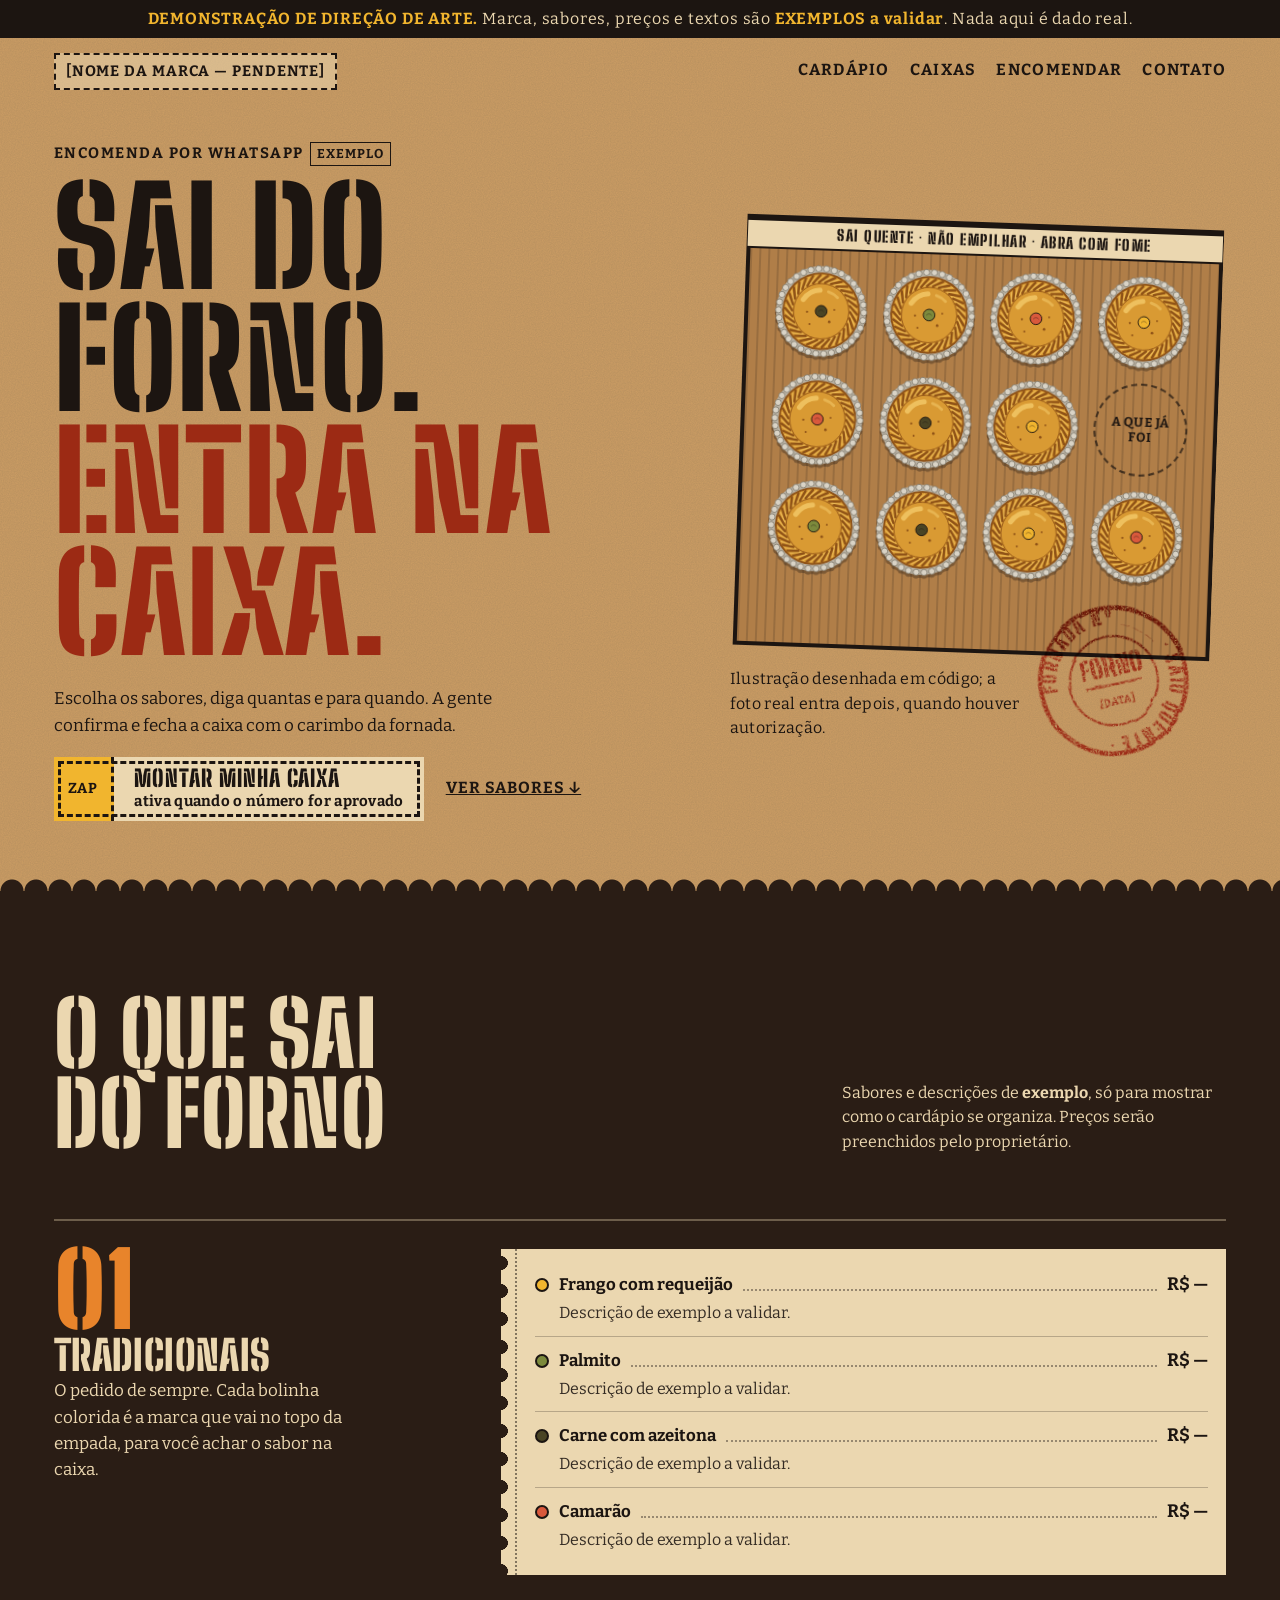
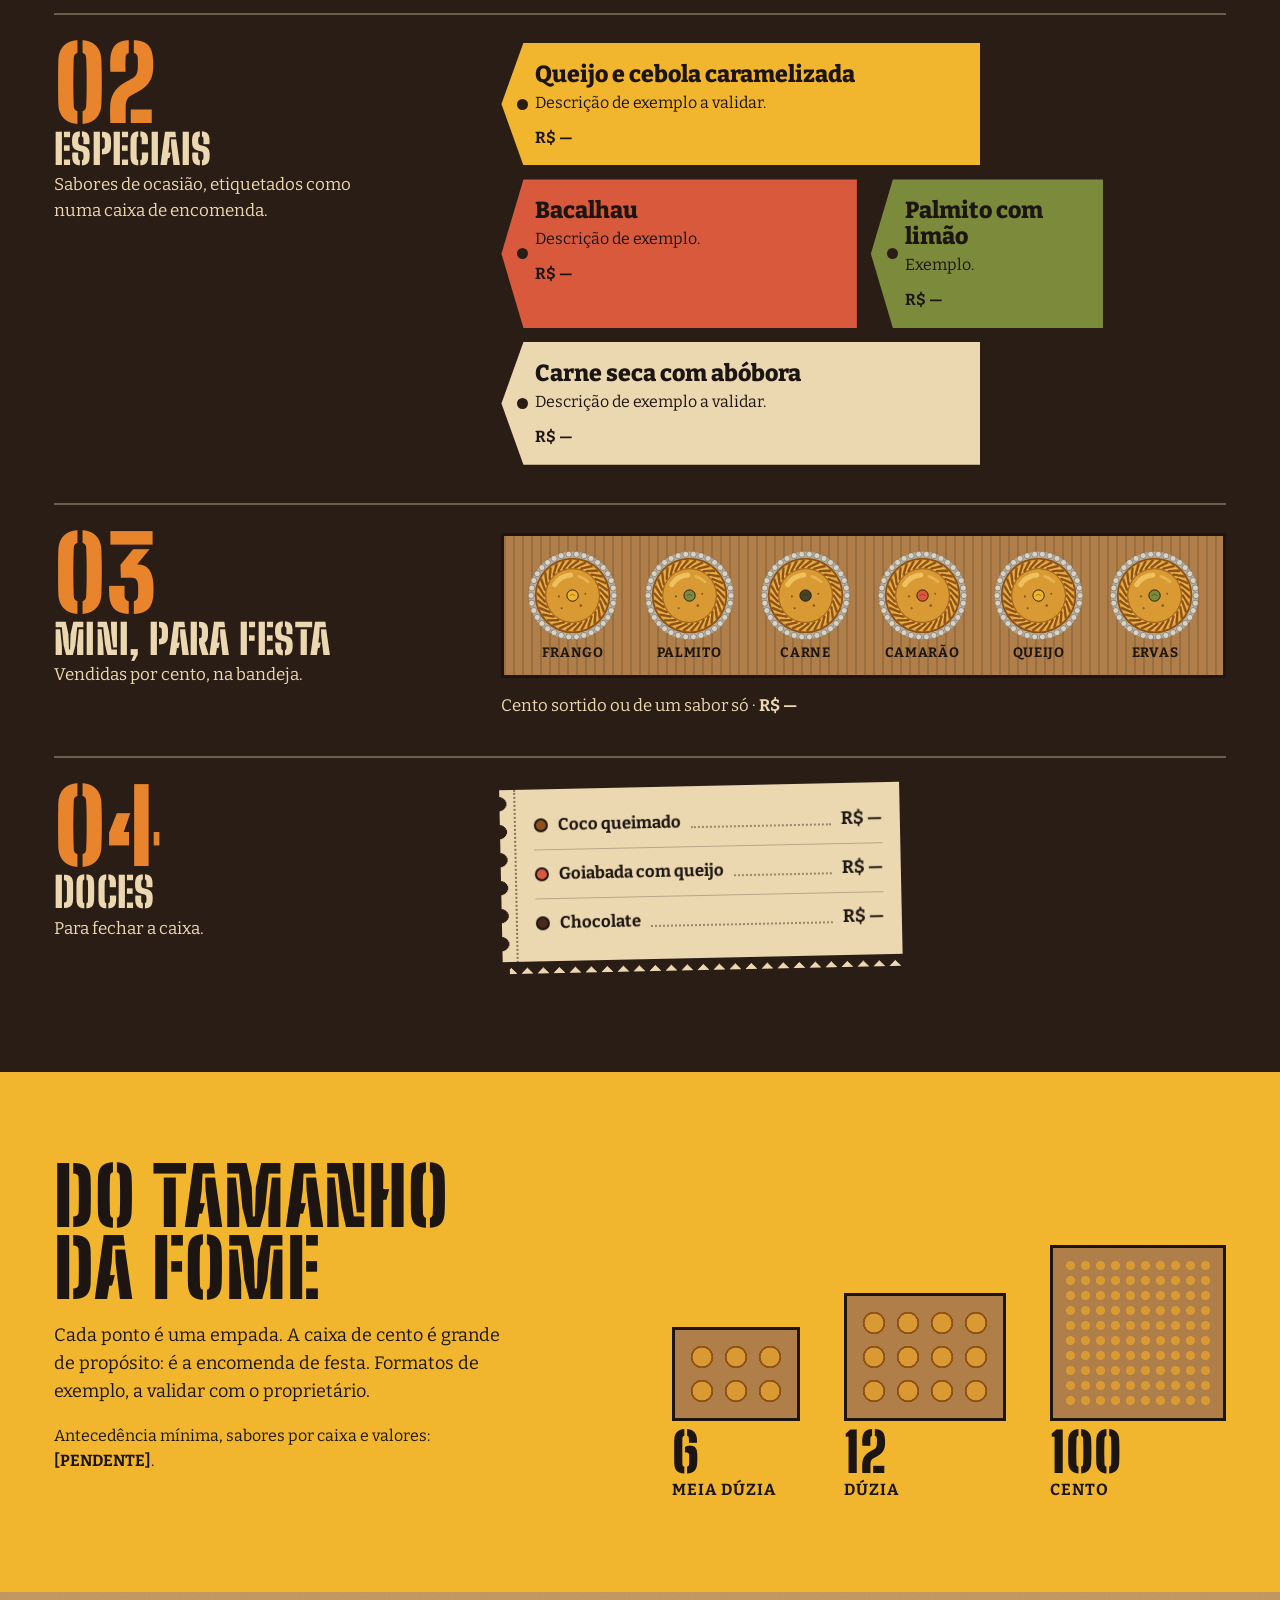
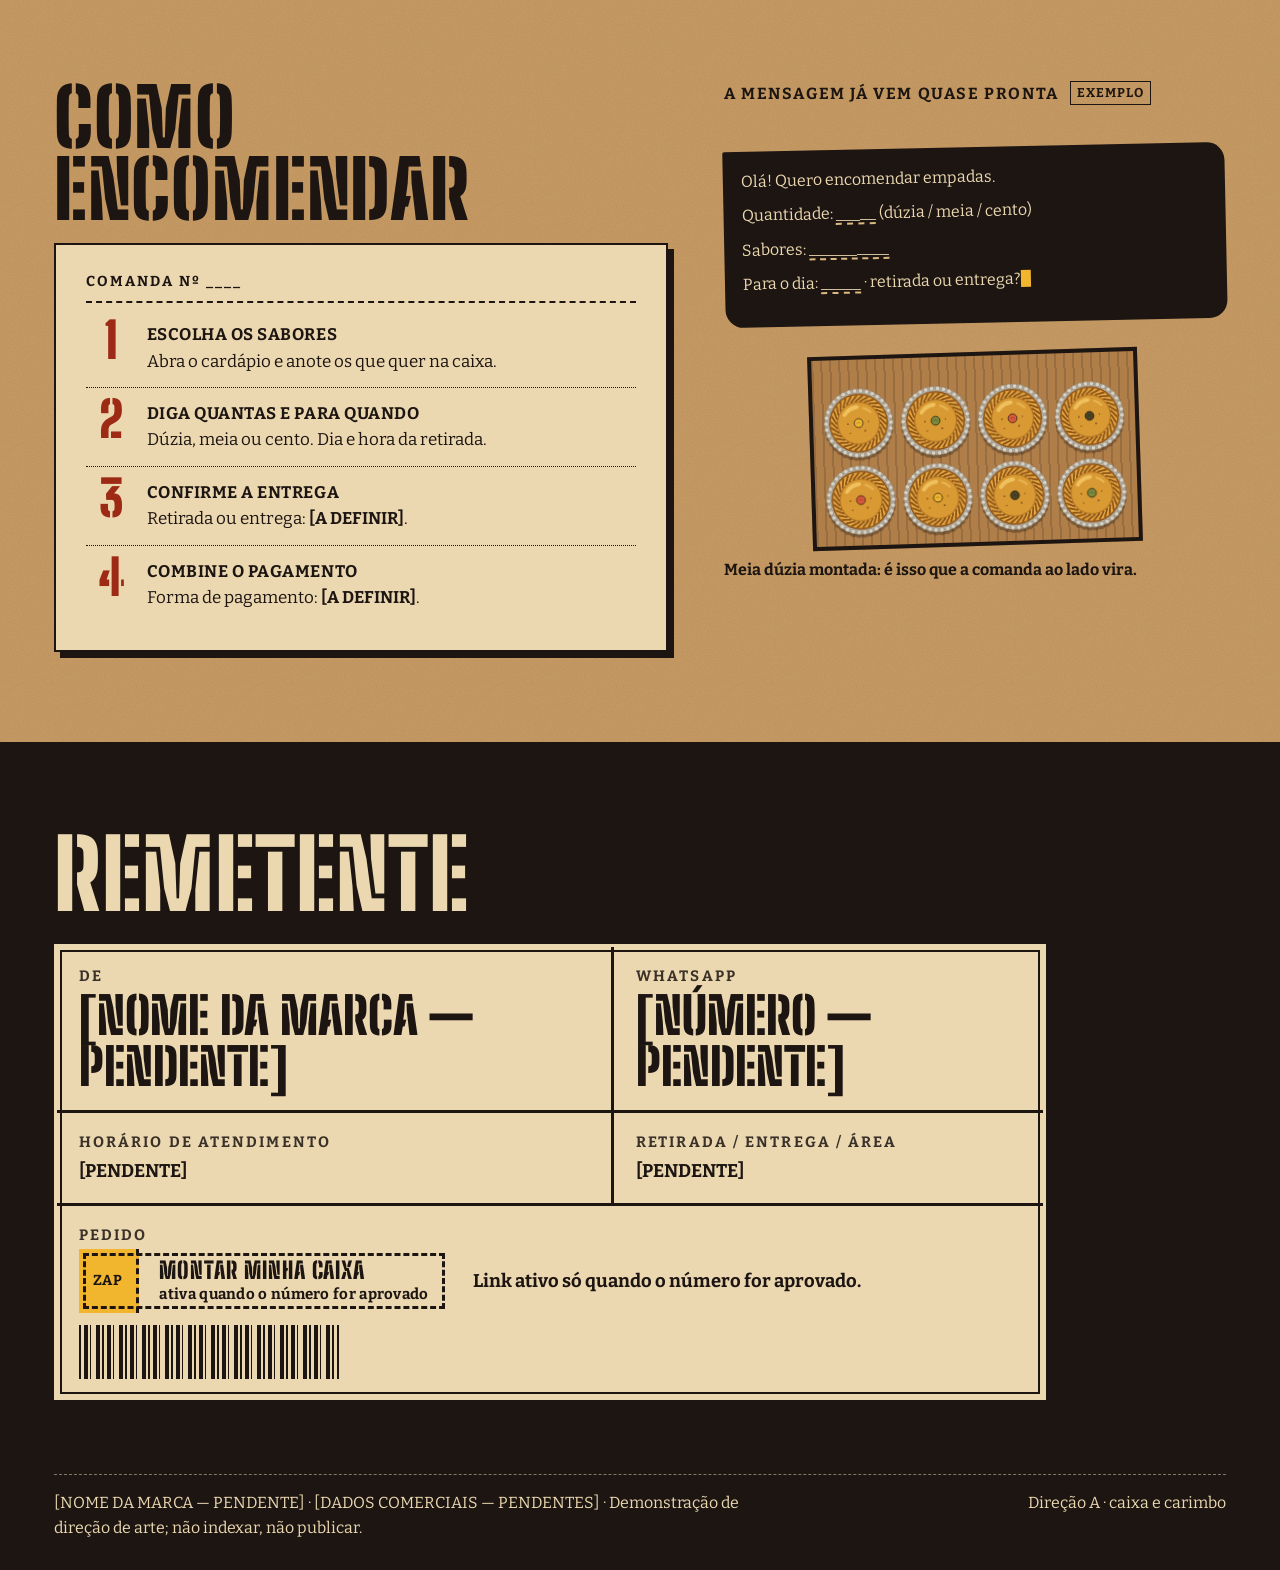
==== direcao-a/index.html @ 3d347c0f "chore: previews das direcoes de arte (demonstracao) Co-Authored-By: Claude Sonnet 5.5 <noreply@anthr" ====
<!doctype html>
<html lang="pt-BR">
<head>
<meta charset="utf-8">
<meta name="viewport" content="width=device-width, initial-scale=1">
<meta name="robots" content="noindex, nofollow">
<title>Direção A — Caixa e carimbo (demonstração)</title>
<link rel="preconnect" href="https://fonts.googleapis.com">
<link rel="preconnect" href="https://fonts.gstatic.com" crossorigin>
<link href="https://fonts.googleapis.com/css2?family=Big+Shoulders+Stencil+Display:wght@700;900&family=Bitter:wght@400;500;700;800&display=swap" rel="stylesheet">
<style>
:root{
  /* tokens: tudo vem de material do produto */
  --kraft:#C99B63;        /* papel pardo da caixa */
  --kraft-hi:#DDB982;
  --kraft-dk:#B07E48;
  --papel:#EBD7B0;        /* papel manteiga / talão */
  --tinta:#1C1511;        /* tinta de carimbo e stencil */
  --forno:#2A1D15;        /* interior do forno */
  --brasa:#E8842B;        /* brasa; só em grande escala */
  --carimbo:#9C2A14;      /* tinta vermelha do carimbo */
  --massa:#D99A33; --massa-hi:#F2C766; --massa-dk:#8E5217;
  --foil:#B9B2A4; --foil-hi:#D9D3C6; --foil-dk:#6E675A;
  --palmito:#7C8A3C; --camarao:#D9593C; --queijo:#F1B52E; --azeitona:#4A4424;
  --f-display:"Big Shoulders Stencil Display","Arial Narrow",Impact,sans-serif;
  --f-text:"Bitter",Georgia,serif;
  --gut:clamp(16px,4.2vw,64px);
}
*{box-sizing:border-box}
html{scroll-behavior:smooth;-webkit-text-size-adjust:100%}
body{margin:0;background:url("data:image/svg+xml;utf8,<svg xmlns='http://www.w3.org/2000/svg' width='240' height='240'><filter id='n'><feTurbulence type='fractalNoise' baseFrequency='.85' numOctaves='2' stitchTiles='stitch'/><feColorMatrix values='0 0 0 0 .35  0 0 0 0 .22  0 0 0 0 .1  0 0 0 .5 -.08'/></filter><rect width='100%' height='100%' filter='url(%23n)'/></svg>"),var(--kraft);color:var(--tinta);font-family:var(--f-text);font-size:1.125rem;line-height:1.55;overflow-x:hidden;}
a{color:inherit}
:focus-visible{outline:3px solid var(--tinta);outline-offset:3px;box-shadow:0 0 0 6px var(--queijo)}
.on-dark :focus-visible{outline-color:var(--queijo);box-shadow:0 0 0 6px var(--tinta)}
.sr{position:absolute;width:1px;height:1px;overflow:hidden;clip:rect(0 0 0 0);white-space:nowrap}
.skip{position:absolute;left:8px;top:-60px;background:var(--tinta);color:var(--papel);padding:10px 14px;z-index:100}
.skip:focus{top:8px}
.stencil{font-family:var(--f-display);font-weight:900;text-transform:uppercase;letter-spacing:.01em;line-height:.9}
.mono-s{font-size:.9375rem;letter-spacing:.06em;text-transform:uppercase}
.ex{display:inline-block;font-size:.8rem;letter-spacing:.08em;text-transform:uppercase;border:1.5px solid currentColor;padding:1px 6px;margin-left:.5em;vertical-align:.15em;font-weight:700;white-space:nowrap}

/* faixa de demonstração */
.demo{background:var(--tinta);color:var(--papel);font-size:1rem;letter-spacing:.05em;padding:8px var(--gut);text-align:center;line-height:1.35}
.demo b{color:var(--queijo)}

/* cabeçalho: etiqueta da marca pendente + índice */
.top{display:flex;align-items:center;justify-content:space-between;flex-wrap:wrap;gap:10px 24px;padding:14px var(--gut) 0}
.marca{font-weight:700;font-size:.9375rem;letter-spacing:.06em;border:2px dashed var(--tinta);padding:5px 10px;text-decoration:none;background:rgba(235,215,176,.55)}
.top nav{display:flex;gap:6px 20px;flex-wrap:wrap}
.top nav a{font-size:1rem;font-weight:700;letter-spacing:.08em;text-transform:uppercase;text-decoration:none;padding:6px 0;border-bottom:3px solid transparent}
.top nav a:hover{border-bottom-color:var(--carimbo)}

/* ===== HERO: tampa de caixa ===== */
.tampa{position:relative;display:grid;grid-template-columns:1fr;gap:14px;padding:14px var(--gut) 30px;overflow:hidden}
.tampa .txt-b{margin-top:12px;order:3}
.tampa .bandeja-wrap{order:2}
.tampa .txt-h{order:1}
.tampa .txt-h,.tampa .txt-b{position:relative;z-index:3;max-width:44rem}
.kicker{font-weight:700;font-size:.9375rem;letter-spacing:.1em;text-transform:uppercase;margin:0 0 10px;display:flex;flex-wrap:wrap;gap:4px 0;align-items:center}
.tampa h1{margin:0;font-size:clamp(2.6rem,12vw,6.4rem)}
.tampa h1 span{display:block}
.tampa h1 .l2{color:var(--carimbo);-webkit-text-stroke:0;margin-left:.0em}
.lede{margin:0;max-width:30rem;font-size:1.0625rem}
.cta-row{display:flex;flex-wrap:wrap;gap:12px 22px;align-items:center;margin-top:18px}
.etiqueta-btn{display:inline-flex;align-items:stretch;text-decoration:none;background:var(--tinta);color:var(--papel);font-family:var(--f-display);font-weight:900;text-transform:uppercase;font-size:1.45rem;letter-spacing:.04em;line-height:1;min-height:56px}
.etiqueta-btn i{font-style:normal;background:var(--queijo);color:var(--tinta);display:grid;place-items:center;padding:0 14px;font-family:var(--f-text);font-weight:700;font-size:.9rem;letter-spacing:.04em;border-right:3px dashed var(--tinta)}
.etiqueta-btn span{display:grid;place-items:center;padding:0 18px}
.etiqueta-btn small{display:block;font-family:var(--f-text);font-weight:700;font-size:.9375rem;letter-spacing:.02em;text-transform:none;margin-top:3px;line-height:1.15}
.etiqueta-btn.is-off{cursor:not-allowed;background:var(--papel);color:var(--tinta);outline:3px dashed var(--tinta);outline-offset:-7px}
.etiqueta-btn.is-off i{border-right:3px dashed var(--tinta)}
.etiqueta-btn.is-off span{padding:10px 20px;justify-items:start;text-align:left}
.link-sub{font-weight:700;letter-spacing:.06em;text-transform:uppercase;font-size:1rem}

.bandeja-wrap{position:relative;z-index:1;margin:0;padding:0}
.bandeja{position:relative;background:var(--kraft-dk);padding:calc(clamp(10px,3vw,26px) + 18px) clamp(10px,3vw,26px) calc(clamp(10px,3vw,26px) + 44px);border:4px solid var(--tinta);
  background-image:repeating-linear-gradient(90deg,rgba(28,21,17,.16) 0 2px,transparent 2px 9px)}
.bandeja .grid{display:grid;grid-template-columns:repeat(4,1fr);gap:clamp(6px,2vw,14px)}
.bandeja .c{aspect-ratio:1;display:block}
.bandeja .c svg{width:100%;height:100%;display:block;filter:drop-shadow(0 3px 0 rgba(28,21,17,.35))}
.bandeja .vazio{border:2.5px dashed rgba(28,21,17,.7);border-radius:50%;display:grid;place-items:center;text-align:center;font-size:.8rem;font-weight:700;letter-spacing:.06em;text-transform:uppercase;line-height:1.15;padding:10%}
.fita{position:absolute;left:-3px;right:-3px;top:0;transform:none;background:var(--papel);border-top:2px solid var(--tinta);border-bottom:2px solid var(--tinta);padding:3px 0;text-align:center;white-space:nowrap;overflow:hidden;font-family:var(--f-display);font-weight:900;text-transform:uppercase;font-size:clamp(.72rem,3.3vw,.95rem);letter-spacing:.1em;z-index:2;line-height:1.3}
.fita span{padding:0}
.fita span{display:inline-block;padding-left:1.2em}
.carimbo{position:absolute;z-index:4;width:clamp(96px,26vw,150px);right:6px;bottom:-62px;transform:rotate(-14deg);color:var(--carimbo);mix-blend-mode:multiply;filter:url(#tinta)}
.carimbo svg{display:block;width:100%;height:auto}
.legenda{font-size:1rem;letter-spacing:.02em;margin:14px 0 0;padding-right:120px;min-height:44px}

/* ===== CARDÁPIO: forno ===== */
.forno{background:var(--forno);color:var(--papel);padding:clamp(40px,8vw,104px) var(--gut) clamp(48px,8vw,112px);position:relative}
.forno::before{content:"";position:absolute;left:0;right:0;top:-16px;height:16px;background:radial-gradient(circle at 12px 16px,var(--forno) 11px,transparent 12px) 0 0/24px 16px repeat-x}
.cab-sec{display:flex;flex-wrap:wrap;align-items:flex-end;justify-content:space-between;gap:10px 28px;margin-bottom:clamp(28px,5vw,64px)}
.cab-sec h2{margin:0;font-size:clamp(2.7rem,9vw,5.6rem)}
.cab-sec p{margin:0;max-width:24rem;font-size:1rem}
.cat{display:grid;grid-template-columns:1fr;gap:14px 40px;padding:28px 0 38px;border-top:2px solid rgba(235,215,176,.35)}
.cat-h .n{font-family:var(--f-display);font-weight:900;font-size:clamp(3.4rem,10vw,6.4rem);line-height:.8;color:var(--brasa);display:block}
.cat-h h3{margin:6px 0 4px;font-size:clamp(1.8rem,4.4vw,2.6rem)}
.cat-h p{margin:0;font-size:1.0625rem;max-width:20rem}
/* 01: talão com furos */
.talao{background:var(--papel);color:var(--tinta);position:relative;padding:12px 18px 12px 34px;
  -webkit-mask:radial-gradient(circle 7px at 0 14px,transparent 98%,#000) 0 0/100% 28px;mask:radial-gradient(circle 7px at 0 14px,transparent 98%,#000) 0 0/100% 28px}
.talao::before{content:"";position:absolute;left:14px;top:0;bottom:0;border-left:2px dotted var(--tinta);opacity:.5}
.talao ul{list-style:none;margin:0;padding:0}
.talao li{display:grid;grid-template-columns:auto 1fr auto;gap:2px 10px;align-items:baseline;padding:10px 0;border-bottom:1px solid rgba(28,21,17,.25)}
.talao li:last-child{border:0}
.talao .sw{width:14px;height:14px;border-radius:50%;background:var(--c);border:2px solid var(--tinta);align-self:center}
.talao b{font-size:1.05rem}
.talao .pr{font-weight:700;white-space:nowrap}
.talao .d{grid-column:2/4;font-size:1rem;opacity:.88}
.talao .lead{height:0;border-bottom:2px dotted var(--tinta);opacity:.4;align-self:end;margin-bottom:6px;min-width:12px}
.talao .nm{display:flex;gap:10px;align-items:baseline;grid-column:2/3}
.talao .nm b{flex:none}
.talao .nm .lead{flex:1}
/* 02: etiquetas de caixa (tamanhos diferentes) */
.tags{display:grid;grid-template-columns:repeat(6,1fr);gap:14px}
.tag{--c:var(--queijo);background:var(--c);color:var(--tinta);padding:18px 16px 14px 34px;position:relative;grid-column:span 6;
  clip-path:polygon(22px 0,100% 0,100% 100%,22px 100%,0 50%)}
.tag::before{content:"";position:absolute;left:16px;top:50%;width:11px;height:11px;margin-top:-5.5px;border-radius:50%;background:var(--forno)}
.tag h4{margin:0;font-size:1.7rem}
.tag h4.stencil{font-family:var(--f-text);font-weight:800;text-transform:none;letter-spacing:0;line-height:1.12;font-size:1.45rem}
.tag p{margin:4px 0 8px;font-size:1rem}
.tag .pr{font-weight:700;font-size:1rem}
.tag.t2{--c:var(--camarao)}.tag.t3{--c:var(--palmito);color:var(--tinta)}.tag.t4{--c:var(--papel)}
/* 03: mini - tabuleiro */
.mini{display:flex;flex-direction:column;gap:14px}
.mini .fila{display:grid;grid-template-columns:repeat(3,1fr);gap:10px 8px;background:var(--kraft-dk);color:var(--tinta);padding:14px;border:3px solid var(--tinta);background-image:repeating-linear-gradient(90deg,rgba(28,21,17,.16) 0 2px,transparent 2px 9px)}
.mini .fila figure{margin:0;text-align:center;font-size:.85rem;font-weight:700;letter-spacing:.05em;text-transform:uppercase;line-height:1.2}
.mini .fila svg{display:block;width:78%;margin:0 auto 4px;aspect-ratio:1}
.mini p{margin:0;font-size:1.05rem}
/* 04: doces em frase corrida */
.talao.curto{max-width:25rem;padding-bottom:26px;transform:rotate(-1.2deg);box-shadow:none}
.talao.curto::after{content:"";position:absolute;left:0;right:0;bottom:0;height:12px;background:linear-gradient(135deg,var(--forno) 50%,transparent 50%) 0 0/16px 12px,linear-gradient(225deg,var(--forno) 50%,transparent 50%) 0 0/16px 12px}
.prosa{font-size:1.15rem;margin:0;max-width:34rem}
.prosa b{font-family:var(--f-display);font-size:1.5em;font-weight:900;text-transform:uppercase;letter-spacing:.02em;line-height:1}

/* ===== TAMANHOS DA CAIXA ===== */
.caixas{background:var(--queijo);padding:clamp(40px,7vw,88px) var(--gut);position:relative}
.caixas h2{margin:0 0 6px;font-size:clamp(2.6rem,8vw,5rem)}
.caixas>p{margin:0 0 30px;max-width:34rem}
.fila-cx{display:flex;flex-wrap:wrap;gap:30px 44px;align-items:flex-end}
.cx{--cell:20px;--cols:3;--rows:2;text-align:left}
.cx .dots{width:calc(var(--cell)*var(--cols) + 26px);height:calc(var(--cell)*var(--rows) + 26px);padding:10px;border:3px solid var(--tinta);background-color:var(--kraft-dk);
  background-image:radial-gradient(circle,var(--massa) 0 38%,var(--massa-dk) 40% 46%,transparent 48%);background-size:var(--cell) var(--cell);background-origin:content-box;background-clip:content-box;box-shadow:inset 0 0 0 10px var(--kraft-dk)}
.cx .n{display:block;font-family:var(--f-display);font-weight:900;font-size:3.4rem;line-height:.85;margin-top:8px}
.cx .l{font-size:1rem;letter-spacing:.06em;text-transform:uppercase;font-weight:700}
.cx.m{--cols:6;--rows:1}.cx.m{--cols:3;--rows:2}
.cx.d{--cols:4;--rows:3}
.cx.c{--cell:9px;--cols:10;--rows:10}
.cx.c .dots{background-image:radial-gradient(circle,var(--massa) 0 40%,transparent 44%)}
.nota-cx{margin-top:26px;font-size:1rem;max-width:36rem}

/* ===== COMO ENCOMENDAR ===== */
.como{padding:clamp(40px,7vw,100px) var(--gut);display:grid;grid-template-columns:1fr;gap:34px 56px}
.como h2{margin:0 0 18px;font-size:clamp(2.6rem,8vw,5rem)}
.comanda{background:var(--papel);padding:22px 20px 20px;position:relative;box-shadow:6px 6px 0 var(--tinta);border:2px solid var(--tinta)}
.comanda::before{content:"COMANDA  Nº ____";display:block;font-weight:700;letter-spacing:.14em;font-size:.9rem;border-bottom:2px dashed var(--tinta);padding-bottom:8px;margin-bottom:6px}
.comanda ol{list-style:none;margin:0;padding:0;counter-reset:p}
.comanda li{counter-increment:p;display:grid;grid-template-columns:3.2rem 1fr;gap:0 10px;padding:12px 0;border-bottom:1px dotted var(--tinta)}
.comanda li::before{content:counter(p);font-family:var(--f-display);font-weight:900;font-size:3.1rem;line-height:.8;color:var(--carimbo)}
.comanda li:last-child{border:0}
.comanda li::before{text-align:center}
.comanda strong{display:block;font-size:1.05rem;text-transform:uppercase;letter-spacing:.03em}
.comanda span{font-size:1.0625rem}
.zap{position:relative;align-self:start}
.zap h3{margin:0 0 10px;font-size:1rem;letter-spacing:.1em;text-transform:uppercase}
.bolha{background:var(--tinta);color:var(--papel);padding:18px 18px 20px;border-radius:2px 18px 18px 18px;font-size:1rem;position:relative;transform:rotate(-1.2deg)}
.bolha p{margin:0 0 .6em}
.bolha .cur{display:inline-block;width:.6em;height:1.1em;background:var(--queijo);vertical-align:-.2em;animation:pisca 1.1s steps(2) infinite}
@keyframes pisca{50%{opacity:0}}
.caixa-fechada p{margin:12px 0 0;font-size:1rem;font-weight:700}
.bandeja.peq{max-width:330px;transform:rotate(-1.8deg);padding:calc(10px + 18px) 10px 10px !important;background-color:var(--kraft-dk)}
.bandeja.peq .grid{gap:6px}
.bolha .campo{border-bottom:2px dashed var(--kraft-hi)}

/* ===== CONTATO ===== */
.contato{background:var(--tinta);color:var(--papel);padding:clamp(40px,7vw,100px) var(--gut) clamp(32px,5vw,56px)}
.contato h2{margin:0 0 26px;font-size:clamp(2.6rem,9vw,6rem)}
.rotulo{background:var(--papel);color:var(--tinta);display:grid;grid-template-columns:1fr;max-width:62rem;border:3px solid var(--papel);outline:2px solid var(--tinta);outline-offset:-8px}
.rotulo>div{padding:18px 22px 18px;border-bottom:3px solid var(--tinta)}
.rotulo>div:last-child{border:0}
.rotulo dt{font-size:.9375rem;font-weight:700;letter-spacing:.14em;text-transform:uppercase;opacity:.85}
.rotulo dd{margin:2px 0 0;font-weight:700;font-size:1.15rem}
.rotulo .big{font-family:var(--f-display);font-weight:900;text-transform:uppercase;font-size:clamp(1.9rem,6vw,3.2rem);line-height:1}
.barras{height:54px;background:repeating-linear-gradient(90deg,var(--tinta) 0 2px,transparent 2px 5px,var(--tinta) 5px 9px,transparent 9px 11px,var(--tinta) 11px 12px,transparent 12px 17px,var(--tinta) 17px 21px,transparent 21px 23px);margin-top:12px;max-width:260px}
.rotulo .go{display:flex;flex-wrap:wrap;gap:14px 24px;align-items:center}
footer{background:var(--tinta);color:var(--papel);padding:0 var(--gut) 30px;font-size:1rem}
footer .l{border-top:1px dashed rgba(235,215,176,.5);padding-top:16px;display:flex;flex-wrap:wrap;gap:6px 28px;justify-content:space-between}
footer p{margin:0;max-width:44rem}

/* barra fixa: fita de caixa (mobile) */

/* animação única: o carimbo bate. Respeita reduced motion. */
.carimbo{animation:bate .5s cubic-bezier(.3,1.6,.5,1) .4s both}
@keyframes bate{from{transform:rotate(-14deg) scale(1.6);opacity:0}to{transform:rotate(-14deg) scale(1);opacity:1}}
@media (prefers-reduced-motion:reduce){
  html{scroll-behavior:auto}
  .carimbo,.bolha .cur{animation:none}
}

/* ===== Mobile pequeno (360-420) ===== */
@media (max-width:420px){.top nav{gap:2px 14px}}

/* ===== 700+ ===== */
@media (min-width:700px){
  .tags{grid-template-columns:repeat(6,1fr)}
  .tag{grid-column:span 3}
  .tag.t2{grid-column:span 3}.tag.t3{grid-column:span 2}.tag.t4{grid-column:span 4}
  .tag.t1{grid-column:span 4}
  .mini .fila{grid-template-columns:repeat(6,1fr)}
  .comanda{padding:26px 30px}
}

/* ===== Desktop: a tampa abre ao lado, o cardápio vira duas colunas ===== */
@media (min-width:1000px){
  .tampa{grid-template-columns:minmax(0,1.12fr) minmax(0,.88fr);grid-template-rows:auto auto;gap:0 44px;padding-top:44px;min-height:min(820px,calc(100vh - 100px));padding-bottom:64px}
  .tampa .txt-h{grid-column:1;grid-row:1;align-self:end}
  .tampa .txt-b{grid-column:1;grid-row:2;align-self:start}
  .bandeja-wrap{grid-column:2;grid-row:1/3;align-self:center}
  .tampa h1{font-size:clamp(6rem,10.6vw,10.8rem)}
  .tampa .txt-b{margin-top:22px}
  .bandeja{transform:rotate(2deg);width:96%;margin:0 auto}
  .carimbo{right:14px;bottom:-104px;width:clamp(150px,12vw,180px)}
  .legenda{padding-right:200px;min-height:60px}
  .cat{grid-template-columns:minmax(0,.36fr) minmax(0,.64fr)}
  .cat-h{position:sticky;top:20px;align-self:start}
  .mini .fila svg{width:84%}
  .caixas{display:grid;grid-template-columns:minmax(0,.8fr) minmax(0,1.2fr);gap:0 56px;align-items:end}
  .caixas .cab-cx{grid-column:1}
  .caixas .fila-cx{grid-column:2;grid-row:1/3;justify-content:flex-end;flex-wrap:nowrap}
  .cx{--cell:34px}.cx.c{--cell:15px}
  .como{grid-template-columns:minmax(0,1.1fr) minmax(0,.9fr);align-items:start}
  .zap{margin-top:0;display:grid;gap:30px}
  .rotulo{grid-template-columns:1.3fr 1fr}
  .rotulo .w{grid-column:1/-1}
  .rotulo>div{border-bottom:3px solid var(--tinta)}
  .rotulo>div:nth-child(odd):not(.w){border-right:3px solid var(--tinta)}
}
@media (min-width:1500px){
  .tampa{padding-top:56px}
}
</style>
</head>
<body>
<svg width="0" height="0" style="position:absolute" aria-hidden="true" focusable="false">
  <defs>
    <filter id="tinta" x="-8%" y="-8%" width="116%" height="116%">
      <feTurbulence type="fractalNoise" baseFrequency=".035" numOctaves="2" seed="4" result="w"/>
      <feDisplacementMap in="SourceGraphic" in2="w" scale="3.5" result="d"/>
      <feTurbulence type="fractalNoise" baseFrequency=".8" numOctaves="3" seed="9" result="n"/>
      <feColorMatrix in="n" type="matrix" values="0 0 0 0 0  0 0 0 0 0  0 0 0 0 0  7 0 0 0 -2.4" result="h"/>
      <feComposite in="d" in2="h" operator="in"/>
    </filter>
    <symbol id="empada" viewBox="-50 -50 100 100"><circle r="48" fill="var(--foil)"/><circle cx="45.5" cy="0" r="3.3" fill="var(--foil-hi)" stroke="var(--foil-dk)" stroke-width=".7"/><circle cx="44.73" cy="8.36" r="3.3" fill="var(--foil-hi)" stroke="var(--foil-dk)" stroke-width=".7"/><circle cx="42.43" cy="16.44" r="3.3" fill="var(--foil-hi)" stroke="var(--foil-dk)" stroke-width=".7"/><circle cx="38.68" cy="23.95" r="3.3" fill="var(--foil-hi)" stroke="var(--foil-dk)" stroke-width=".7"/><circle cx="33.62" cy="30.65" r="3.3" fill="var(--foil-hi)" stroke="var(--foil-dk)" stroke-width=".7"/><circle cx="27.42" cy="36.31" r="3.3" fill="var(--foil-hi)" stroke="var(--foil-dk)" stroke-width=".7"/><circle cx="20.28" cy="40.73" r="3.3" fill="var(--foil-hi)" stroke="var(--foil-dk)" stroke-width=".7"/><circle cx="12.45" cy="43.76" r="3.3" fill="var(--foil-hi)" stroke="var(--foil-dk)" stroke-width=".7"/><circle cx="4.2" cy="45.31" r="3.3" fill="var(--foil-hi)" stroke="var(--foil-dk)" stroke-width=".7"/><circle cx="-4.2" cy="45.31" r="3.3" fill="var(--foil-hi)" stroke="var(--foil-dk)" stroke-width=".7"/><circle cx="-12.45" cy="43.76" r="3.3" fill="var(--foil-hi)" stroke="var(--foil-dk)" stroke-width=".7"/><circle cx="-20.28" cy="40.73" r="3.3" fill="var(--foil-hi)" stroke="var(--foil-dk)" stroke-width=".7"/><circle cx="-27.42" cy="36.31" r="3.3" fill="var(--foil-hi)" stroke="var(--foil-dk)" stroke-width=".7"/><circle cx="-33.62" cy="30.65" r="3.3" fill="var(--foil-hi)" stroke="var(--foil-dk)" stroke-width=".7"/><circle cx="-38.68" cy="23.95" r="3.3" fill="var(--foil-hi)" stroke="var(--foil-dk)" stroke-width=".7"/><circle cx="-42.43" cy="16.44" r="3.3" fill="var(--foil-hi)" stroke="var(--foil-dk)" stroke-width=".7"/><circle cx="-44.73" cy="8.36" r="3.3" fill="var(--foil-hi)" stroke="var(--foil-dk)" stroke-width=".7"/><circle cx="-45.5" cy="0" r="3.3" fill="var(--foil-hi)" stroke="var(--foil-dk)" stroke-width=".7"/><circle cx="-44.73" cy="-8.36" r="3.3" fill="var(--foil-hi)" stroke="var(--foil-dk)" stroke-width=".7"/><circle cx="-42.43" cy="-16.44" r="3.3" fill="var(--foil-hi)" stroke="var(--foil-dk)" stroke-width=".7"/><circle cx="-38.68" cy="-23.95" r="3.3" fill="var(--foil-hi)" stroke="var(--foil-dk)" stroke-width=".7"/><circle cx="-33.62" cy="-30.65" r="3.3" fill="var(--foil-hi)" stroke="var(--foil-dk)" stroke-width=".7"/><circle cx="-27.42" cy="-36.31" r="3.3" fill="var(--foil-hi)" stroke="var(--foil-dk)" stroke-width=".7"/><circle cx="-20.28" cy="-40.73" r="3.3" fill="var(--foil-hi)" stroke="var(--foil-dk)" stroke-width=".7"/><circle cx="-12.45" cy="-43.76" r="3.3" fill="var(--foil-hi)" stroke="var(--foil-dk)" stroke-width=".7"/><circle cx="-4.2" cy="-45.31" r="3.3" fill="var(--foil-hi)" stroke="var(--foil-dk)" stroke-width=".7"/><circle cx="4.2" cy="-45.31" r="3.3" fill="var(--foil-hi)" stroke="var(--foil-dk)" stroke-width=".7"/><circle cx="12.45" cy="-43.76" r="3.3" fill="var(--foil-hi)" stroke="var(--foil-dk)" stroke-width=".7"/><circle cx="20.28" cy="-40.73" r="3.3" fill="var(--foil-hi)" stroke="var(--foil-dk)" stroke-width=".7"/><circle cx="27.42" cy="-36.31" r="3.3" fill="var(--foil-hi)" stroke="var(--foil-dk)" stroke-width=".7"/><circle cx="33.62" cy="-30.65" r="3.3" fill="var(--foil-hi)" stroke="var(--foil-dk)" stroke-width=".7"/><circle cx="38.68" cy="-23.95" r="3.3" fill="var(--foil-hi)" stroke="var(--foil-dk)" stroke-width=".7"/><circle cx="42.43" cy="-16.44" r="3.3" fill="var(--foil-hi)" stroke="var(--foil-dk)" stroke-width=".7"/><circle cx="44.73" cy="-8.36" r="3.3" fill="var(--foil-hi)" stroke="var(--foil-dk)" stroke-width=".7"/><circle r="41.5" fill="var(--massa-dk)"/><circle r="39.5" fill="var(--massa)"/><path d="M31 0L37.19 9.96" stroke="var(--massa-dk)" stroke-width="2.5" stroke-linecap="round"/><path d="M30.83 3.24L35.94 13.8" stroke="var(--massa-hi)" stroke-width="1.1" stroke-linecap="round" opacity=".7"/><path d="M30.32 6.45L34.3 17.48" stroke="var(--massa-dk)" stroke-width="2.5" stroke-linecap="round"/><path d="M29.48 9.58L32.29 20.97" stroke="var(--massa-hi)" stroke-width="1.1" stroke-linecap="round" opacity=".7"/><path d="M28.32 12.61L29.92 24.23" stroke="var(--massa-dk)" stroke-width="2.5" stroke-linecap="round"/><path d="M26.85 15.5L27.22 27.22" stroke="var(--massa-hi)" stroke-width="1.1" stroke-linecap="round" opacity=".7"/><path d="M25.08 18.22L24.23 29.92" stroke="var(--massa-dk)" stroke-width="2.5" stroke-linecap="round"/><path d="M23.04 20.74L20.97 32.29" stroke="var(--massa-hi)" stroke-width="1.1" stroke-linecap="round" opacity=".7"/><path d="M20.74 23.04L17.48 34.3" stroke="var(--massa-dk)" stroke-width="2.5" stroke-linecap="round"/><path d="M18.22 25.08L13.8 35.94" stroke="var(--massa-hi)" stroke-width="1.1" stroke-linecap="round" opacity=".7"/><path d="M15.5 26.85L9.96 37.19" stroke="var(--massa-dk)" stroke-width="2.5" stroke-linecap="round"/><path d="M12.61 28.32L6.02 38.03" stroke="var(--massa-hi)" stroke-width="1.1" stroke-linecap="round" opacity=".7"/><path d="M9.58 29.48L2.01 38.45" stroke="var(--massa-dk)" stroke-width="2.5" stroke-linecap="round"/><path d="M6.45 30.32L-2.01 38.45" stroke="var(--massa-hi)" stroke-width="1.1" stroke-linecap="round" opacity=".7"/><path d="M3.24 30.83L-6.02 38.03" stroke="var(--massa-dk)" stroke-width="2.5" stroke-linecap="round"/><path d="M0 31L-9.96 37.19" stroke="var(--massa-hi)" stroke-width="1.1" stroke-linecap="round" opacity=".7"/><path d="M-3.24 30.83L-13.8 35.94" stroke="var(--massa-dk)" stroke-width="2.5" stroke-linecap="round"/><path d="M-6.45 30.32L-17.48 34.3" stroke="var(--massa-hi)" stroke-width="1.1" stroke-linecap="round" opacity=".7"/><path d="M-9.58 29.48L-20.97 32.29" stroke="var(--massa-dk)" stroke-width="2.5" stroke-linecap="round"/><path d="M-12.61 28.32L-24.23 29.92" stroke="var(--massa-hi)" stroke-width="1.1" stroke-linecap="round" opacity=".7"/><path d="M-15.5 26.85L-27.22 27.22" stroke="var(--massa-dk)" stroke-width="2.5" stroke-linecap="round"/><path d="M-18.22 25.08L-29.92 24.23" stroke="var(--massa-hi)" stroke-width="1.1" stroke-linecap="round" opacity=".7"/><path d="M-20.74 23.04L-32.29 20.97" stroke="var(--massa-dk)" stroke-width="2.5" stroke-linecap="round"/><path d="M-23.04 20.74L-34.3 17.48" stroke="var(--massa-hi)" stroke-width="1.1" stroke-linecap="round" opacity=".7"/><path d="M-25.08 18.22L-35.94 13.8" stroke="var(--massa-dk)" stroke-width="2.5" stroke-linecap="round"/><path d="M-26.85 15.5L-37.19 9.96" stroke="var(--massa-hi)" stroke-width="1.1" stroke-linecap="round" opacity=".7"/><path d="M-28.32 12.61L-38.03 6.02" stroke="var(--massa-dk)" stroke-width="2.5" stroke-linecap="round"/><path d="M-29.48 9.58L-38.45 2.01" stroke="var(--massa-hi)" stroke-width="1.1" stroke-linecap="round" opacity=".7"/><path d="M-30.32 6.45L-38.45 -2.01" stroke="var(--massa-dk)" stroke-width="2.5" stroke-linecap="round"/><path d="M-30.83 3.24L-38.03 -6.02" stroke="var(--massa-hi)" stroke-width="1.1" stroke-linecap="round" opacity=".7"/><path d="M-31 0L-37.19 -9.96" stroke="var(--massa-dk)" stroke-width="2.5" stroke-linecap="round"/><path d="M-30.83 -3.24L-35.94 -13.8" stroke="var(--massa-hi)" stroke-width="1.1" stroke-linecap="round" opacity=".7"/><path d="M-30.32 -6.45L-34.3 -17.48" stroke="var(--massa-dk)" stroke-width="2.5" stroke-linecap="round"/><path d="M-29.48 -9.58L-32.29 -20.97" stroke="var(--massa-hi)" stroke-width="1.1" stroke-linecap="round" opacity=".7"/><path d="M-28.32 -12.61L-29.92 -24.23" stroke="var(--massa-dk)" stroke-width="2.5" stroke-linecap="round"/><path d="M-26.85 -15.5L-27.22 -27.22" stroke="var(--massa-hi)" stroke-width="1.1" stroke-linecap="round" opacity=".7"/><path d="M-25.08 -18.22L-24.23 -29.92" stroke="var(--massa-dk)" stroke-width="2.5" stroke-linecap="round"/><path d="M-23.04 -20.74L-20.97 -32.29" stroke="var(--massa-hi)" stroke-width="1.1" stroke-linecap="round" opacity=".7"/><path d="M-20.74 -23.04L-17.48 -34.3" stroke="var(--massa-dk)" stroke-width="2.5" stroke-linecap="round"/><path d="M-18.22 -25.08L-13.8 -35.94" stroke="var(--massa-hi)" stroke-width="1.1" stroke-linecap="round" opacity=".7"/><path d="M-15.5 -26.85L-9.96 -37.19" stroke="var(--massa-dk)" stroke-width="2.5" stroke-linecap="round"/><path d="M-12.61 -28.32L-6.02 -38.03" stroke="var(--massa-hi)" stroke-width="1.1" stroke-linecap="round" opacity=".7"/><path d="M-9.58 -29.48L-2.01 -38.45" stroke="var(--massa-dk)" stroke-width="2.5" stroke-linecap="round"/><path d="M-6.45 -30.32L2.01 -38.45" stroke="var(--massa-hi)" stroke-width="1.1" stroke-linecap="round" opacity=".7"/><path d="M-3.24 -30.83L6.02 -38.03" stroke="var(--massa-dk)" stroke-width="2.5" stroke-linecap="round"/><path d="M0 -31L9.96 -37.19" stroke="var(--massa-hi)" stroke-width="1.1" stroke-linecap="round" opacity=".7"/><path d="M3.24 -30.83L13.8 -35.94" stroke="var(--massa-dk)" stroke-width="2.5" stroke-linecap="round"/><path d="M6.45 -30.32L17.48 -34.3" stroke="var(--massa-hi)" stroke-width="1.1" stroke-linecap="round" opacity=".7"/><path d="M9.58 -29.48L20.97 -32.29" stroke="var(--massa-dk)" stroke-width="2.5" stroke-linecap="round"/><path d="M12.61 -28.32L24.23 -29.92" stroke="var(--massa-hi)" stroke-width="1.1" stroke-linecap="round" opacity=".7"/><path d="M15.5 -26.85L27.22 -27.22" stroke="var(--massa-dk)" stroke-width="2.5" stroke-linecap="round"/><path d="M18.22 -25.08L29.92 -24.23" stroke="var(--massa-hi)" stroke-width="1.1" stroke-linecap="round" opacity=".7"/><path d="M20.74 -23.04L32.29 -20.97" stroke="var(--massa-dk)" stroke-width="2.5" stroke-linecap="round"/><path d="M23.04 -20.74L34.3 -17.48" stroke="var(--massa-hi)" stroke-width="1.1" stroke-linecap="round" opacity=".7"/><path d="M25.08 -18.22L35.94 -13.8" stroke="var(--massa-dk)" stroke-width="2.5" stroke-linecap="round"/><path d="M26.85 -15.5L37.19 -9.96" stroke="var(--massa-hi)" stroke-width="1.1" stroke-linecap="round" opacity=".7"/><path d="M28.32 -12.61L38.03 -6.02" stroke="var(--massa-dk)" stroke-width="2.5" stroke-linecap="round"/><path d="M29.48 -9.58L38.45 -2.01" stroke="var(--massa-hi)" stroke-width="1.1" stroke-linecap="round" opacity=".7"/><path d="M30.32 -6.45L38.45 2.01" stroke="var(--massa-dk)" stroke-width="2.5" stroke-linecap="round"/><path d="M30.83 -3.24L38.03 6.02" stroke="var(--massa-hi)" stroke-width="1.1" stroke-linecap="round" opacity=".7"/><circle r="29.5" fill="var(--massa)" stroke="var(--massa-dk)" stroke-width=".9"/><path d="M-19.5 -12 A23 23 0 0 1 -2 -22.5" fill="none" stroke="var(--massa-hi)" stroke-width="5.5" stroke-linecap="round" opacity=".85"/><path d="M7 -21 A23 23 0 0 1 17 -15" fill="none" stroke="var(--massa-hi)" stroke-width="3" stroke-linecap="round" opacity=".6"/><circle cx="9" cy="11" r="1.4" fill="var(--massa-dk)"/><circle cx="-12" cy="14" r="1.1" fill="var(--massa-dk)"/><circle cx="14" cy="-2" r="1" fill="var(--massa-dk)"/><circle cx="-15" cy="1" r="1.2" fill="var(--massa-dk)"/><circle r="6.2" fill="var(--m)" stroke="var(--tinta)" stroke-width="1"/><path d="M-3 .5 Q0 -3 3 .5" fill="none" stroke="var(--tinta)" stroke-width=".8" opacity=".5"/></symbol>
  </defs>
</svg>

<a class="skip" href="#cardapio">Pular para o cardápio</a>
<div class="demo"><b>DEMONSTRAÇÃO DE DIREÇÃO DE ARTE.</b> Marca, sabores, preços e textos são <b>EXEMPLOS a validar</b>. Nada aqui é dado real.</div>

<div class="top">
  <a class="marca" href="#">[NOME DA MARCA — PENDENTE]</a>
  <nav aria-label="Seções">
    <a href="#cardapio">Cardápio</a>
    <a href="#caixas">Caixas</a>
    <a href="#encomendar">Encomendar</a>
    <a href="#contato">Contato</a>
  </nav>
</div>

<header class="tampa">
  <div class="txt-h">
    <p class="kicker">Encomenda por WhatsApp <span class="ex">exemplo</span></p>
    <h1 class="stencil"><span>Sai do forno.</span><span class="l2">Entra na caixa.</span></h1>
  </div>
  <div class="txt-b">
    <p class="lede">Escolha os sabores, diga quantas e para quando. A gente confirma e fecha a caixa com o carimbo da fornada.</p>
    <div class="cta-row">
      <a class="etiqueta-btn is-off" role="link" aria-disabled="true"><i>ZAP</i><span>Montar minha caixa<small>ativa quando o número for aprovado</small></span></a>
      <a class="link-sub" href="#cardapio">Ver sabores ↓</a>
    </div>
  </div>
  <div class="bandeja-wrap">
    <div class="bandeja" role="img" aria-label="Ilustração: caixa aberta com onze empadas redondas em forminha e uma casa vazia tracejada, como se alguém já tivesse pegado uma. Faixa de fita de embalagem atravessa a caixa e um carimbo de fornada com número em branco.">
      <div class="grid" aria-hidden="true">
        <span class="c"><svg viewBox="0 0 100 100" style="--m:#4A4424"><use href="#empada"/></svg></span>
        <span class="c"><svg viewBox="0 0 100 100" style="--m:#7C8A3C"><use href="#empada"/></svg></span>
        <span class="c"><svg viewBox="0 0 100 100" style="--m:#D9593C"><use href="#empada"/></svg></span>
        <span class="c"><svg viewBox="0 0 100 100" style="--m:#F1B52E"><use href="#empada"/></svg></span>
        <span class="c"><svg viewBox="0 0 100 100" style="--m:#D9593C"><use href="#empada"/></svg></span>
        <span class="c"><svg viewBox="0 0 100 100" style="--m:#4A4424"><use href="#empada"/></svg></span>
        <span class="c"><svg viewBox="0 0 100 100" style="--m:#F1B52E"><use href="#empada"/></svg></span>
        <span class="c vazio">a que já foi</span>
        <span class="c"><svg viewBox="0 0 100 100" style="--m:#7C8A3C"><use href="#empada"/></svg></span>
        <span class="c"><svg viewBox="0 0 100 100" style="--m:#4A4424"><use href="#empada"/></svg></span>
        <span class="c"><svg viewBox="0 0 100 100" style="--m:#F1B52E"><use href="#empada"/></svg></span>
        <span class="c"><svg viewBox="0 0 100 100" style="--m:#D9593C"><use href="#empada"/></svg></span>
      </div>
      <div class="fita" aria-hidden="true"><span>Sai quente · não empilhar · abra com fome</span></div>
      <div class="carimbo" aria-hidden="true">
        <svg viewBox="0 0 200 200" fill="none" stroke="currentColor">
          <defs><path id="arco" d="M100 100 m-74 0 a74 74 0 1 1 148 0 a74 74 0 1 1 -148 0"/></defs>
          <circle cx="100" cy="100" r="95" stroke-width="6"/><circle cx="100" cy="100" r="58" stroke-width="2.5"/>
          <text font-family="Big Shoulders Stencil Display, Impact, sans-serif" font-weight="900" font-size="24" letter-spacing="2.4" fill="currentColor" stroke="none"><textPath href="#arco" startOffset="0">FORNADA Nº ___ · SAIU QUENTE ·</textPath></text>
          <text x="100" y="94" text-anchor="middle" font-family="Big Shoulders Stencil Display, Impact, sans-serif" font-weight="900" font-size="34" fill="currentColor" stroke="none">FORNO</text>
          <path d="M62 105h76" stroke-width="3"/>
          <text x="100" y="132" text-anchor="middle" font-family="Bitter, Georgia, serif" font-weight="700" font-size="14" fill="currentColor" stroke="none">[DATA]</text>
        </svg>
      </div>
    </div>
    <p class="legenda">Ilustração desenhada em código; a foto real entra depois, quando houver autorização.</p>
  </div>
</header>

<main>
<section class="forno on-dark" id="cardapio" aria-labelledby="h-card">
  <div class="cab-sec">
    <h2 class="stencil" id="h-card">O que sai<br>do forno</h2>
    <p>Sabores e descrições de <b>exemplo</b>, só para mostrar como o cardápio se organiza. Preços serão preenchidos pelo proprietário.</p>
  </div>

  <div class="cat">
    <div class="cat-h"><span class="n" aria-hidden="true">01</span><h3 class="stencil">Tradicionais</h3><p>O pedido de sempre. Cada bolinha colorida é a marca que vai no topo da empada, para você achar o sabor na caixa.</p></div>
    <div class="talao"><ul>
      <li style="--c:#F1B52E"><span class="sw"></span><span class="nm"><b>Frango com requeijão</b><span class="lead"></span></span><span class="pr">R$ —</span><span class="d">Descrição de exemplo a validar.</span></li>
      <li style="--c:#7C8A3C"><span class="sw"></span><span class="nm"><b>Palmito</b><span class="lead"></span></span><span class="pr">R$ —</span><span class="d">Descrição de exemplo a validar.</span></li>
      <li style="--c:#4A4424"><span class="sw"></span><span class="nm"><b>Carne com azeitona</b><span class="lead"></span></span><span class="pr">R$ —</span><span class="d">Descrição de exemplo a validar.</span></li>
      <li style="--c:#D9593C"><span class="sw"></span><span class="nm"><b>Camarão</b><span class="lead"></span></span><span class="pr">R$ —</span><span class="d">Descrição de exemplo a validar.</span></li>
    </ul></div>
  </div>

  <div class="cat">
    <div class="cat-h"><span class="n" aria-hidden="true">02</span><h3 class="stencil">Especiais</h3><p>Sabores de ocasião, etiquetados como numa caixa de encomenda.</p></div>
    <div class="tags">
      <article class="tag t1" style="--c:#F1B52E"><h4 class="stencil">Queijo e cebola caramelizada</h4><p>Descrição de exemplo a validar.</p><span class="pr">R$ —</span></article>
      <article class="tag t2"><h4 class="stencil">Bacalhau</h4><p>Descrição de exemplo.</p><span class="pr">R$ —</span></article>
      <article class="tag t3"><h4 class="stencil">Palmito com limão</h4><p>Exemplo.</p><span class="pr">R$ —</span></article>
      <article class="tag t4"><h4 class="stencil">Carne seca com abóbora</h4><p>Descrição de exemplo a validar.</p><span class="pr">R$ —</span></article>
    </div>
  </div>

  <div class="cat">
    <div class="cat-h"><span class="n" aria-hidden="true">03</span><h3 class="stencil">Mini, para festa</h3><p>Vendidas por cento, na bandeja.</p></div>
    <div class="mini">
      <div class="fila" role="img" aria-label="Ilustração: seis mini empadas na bandeja, cada uma com a marca de um sabor">
        <figure><svg viewBox="0 0 100 100" style="--m:#F1B52E"><use href="#empada"/></svg>frango</figure>
        <figure><svg viewBox="0 0 100 100" style="--m:#7C8A3C"><use href="#empada"/></svg>palmito</figure>
        <figure><svg viewBox="0 0 100 100" style="--m:#4A4424"><use href="#empada"/></svg>carne</figure>
        <figure><svg viewBox="0 0 100 100" style="--m:#D9593C"><use href="#empada"/></svg>camarão</figure>
        <figure><svg viewBox="0 0 100 100" style="--m:#F1B52E"><use href="#empada"/></svg>queijo</figure>
        <figure><svg viewBox="0 0 100 100" style="--m:#7C8A3C"><use href="#empada"/></svg>ervas</figure>
      </div>
      <p>Cento sortido ou de um sabor só · <b>R$ —</b></p>
    </div>
  </div>

  <div class="cat" style="padding-bottom:0">
    <div class="cat-h"><span class="n" aria-hidden="true">04</span><h3 class="stencil">Doces</h3><p>Para fechar a caixa.</p></div>
    <div class="talao curto">
      <ul>
        <li style="--c:#8E5217"><span class="sw"></span><span class="nm"><b>Coco queimado</b><span class="lead"></span></span><span class="pr">R$ —</span></li>
        <li style="--c:#D9593C"><span class="sw"></span><span class="nm"><b>Goiabada com queijo</b><span class="lead"></span></span><span class="pr">R$ —</span></li>
        <li style="--c:#4A2A1A"><span class="sw"></span><span class="nm"><b>Chocolate</b><span class="lead"></span></span><span class="pr">R$ —</span></li>
      </ul>
    </div>
  </div>
</section>

<section class="caixas" id="caixas" aria-labelledby="h-cx">
  <div class="cab-cx"><h2 class="stencil" id="h-cx">Do tamanho<br>da fome</h2>
  <p>Cada ponto é uma empada. A caixa de cento é grande de propósito: é a encomenda de festa. Formatos de exemplo, a validar com o proprietário.</p></div>
  <div class="fila-cx">
    <div class="cx m"><div class="dots" role="img" aria-label="Meia dúzia: seis pontos"></div><span class="n stencil">6</span><span class="l">meia dúzia</span></div>
    <div class="cx d"><div class="dots" role="img" aria-label="Dúzia: doze pontos"></div><span class="n stencil">12</span><span class="l">dúzia</span></div>
    <div class="cx c"><div class="dots" role="img" aria-label="Cento: cem pontos"></div><span class="n stencil">100</span><span class="l">cento</span></div>
  </div>
  <p class="nota-cx cab-cx">Antecedência mínima, sabores por caixa e valores: <b>[PENDENTE]</b>.</p>
</section>

<section class="como" id="encomendar" aria-labelledby="h-como">
  <div>
    <h2 class="stencil" id="h-como">Como<br>encomendar</h2>
    <div class="comanda">
      <ol>
        <li><div><strong>Escolha os sabores</strong><span>Abra o cardápio e anote os que quer na caixa.</span></div></li>
        <li><div><strong>Diga quantas e para quando</strong><span>Dúzia, meia ou cento. Dia e hora da retirada.</span></div></li>
        <li><div><strong>Confirme a entrega</strong><span>Retirada ou entrega: <b>[A DEFINIR]</b>.</span></div></li>
        <li><div><strong>Combine o pagamento</strong><span>Forma de pagamento: <b>[A DEFINIR]</b>.</span></div></li>
      </ol>
    </div>
  </div>
  <div class="zap">
    <h3>A mensagem já vem quase pronta <span class="ex">exemplo</span></h3>
    <div class="bolha" aria-label="Exemplo de mensagem para o WhatsApp">
      <p>Olá! Quero encomendar empadas.</p>
      <p>Quantidade: <span class="campo">_____</span> (dúzia / meia / cento)</p>
      <p>Sabores: <span class="campo">__________</span></p>
      <p>Para o dia: <span class="campo">_____</span> · retirada ou entrega?<span class="cur" aria-hidden="true"></span></p>
    </div>
    <div class="caixa-fechada" aria-hidden="true">
      <div class="bandeja peq"><div class="grid">
        <span class="c"><svg viewBox="0 0 100 100" style="--m:#F1B52E"><use href="#empada"/></svg></span>
        <span class="c"><svg viewBox="0 0 100 100" style="--m:#7C8A3C"><use href="#empada"/></svg></span>
        <span class="c"><svg viewBox="0 0 100 100" style="--m:#D9593C"><use href="#empada"/></svg></span>
        <span class="c"><svg viewBox="0 0 100 100" style="--m:#4A4424"><use href="#empada"/></svg></span>
        <span class="c"><svg viewBox="0 0 100 100" style="--m:#D9593C"><use href="#empada"/></svg></span>
        <span class="c"><svg viewBox="0 0 100 100" style="--m:#F1B52E"><use href="#empada"/></svg></span>
        <span class="c"><svg viewBox="0 0 100 100" style="--m:#4A4424"><use href="#empada"/></svg></span>
        <span class="c"><svg viewBox="0 0 100 100" style="--m:#7C8A3C"><use href="#empada"/></svg></span>
      </div></div>
      <p>Meia dúzia montada: é isso que a comanda ao lado vira.</p>
    </div>
  </div>
</section>

<section class="contato on-dark" id="contato" aria-labelledby="h-ct">
  <h2 class="stencil" id="h-ct">Remetente</h2>
  <dl class="rotulo">
    <div><dt>De</dt><dd class="big">[NOME DA MARCA — PENDENTE]</dd></div>
    <div><dt>WhatsApp</dt><dd class="big">[NÚMERO — PENDENTE]</dd></div>
    <div><dt>Horário de atendimento</dt><dd>[PENDENTE]</dd></div>
    <div><dt>Retirada / entrega / área</dt><dd>[PENDENTE]</dd></div>
    <div class="w"><dt>Pedido</dt><dd class="go"><a class="etiqueta-btn is-off" role="link" aria-disabled="true"><i>ZAP</i><span>Montar minha caixa<small>ativa quando o número for aprovado</small></span></a><span>Link ativo só quando o número for aprovado.</span></dd><div class="barras" aria-hidden="true"></div></div>
  </dl>
</section>
</main>

<footer>
  <div class="l">
    <p>[NOME DA MARCA — PENDENTE] · [DADOS COMERCIAIS — PENDENTES] · Demonstração de direção de arte; não indexar, não publicar.</p>
    <p>Direção A · caixa e carimbo</p>
  </div>
</footer>

</body>
</html>
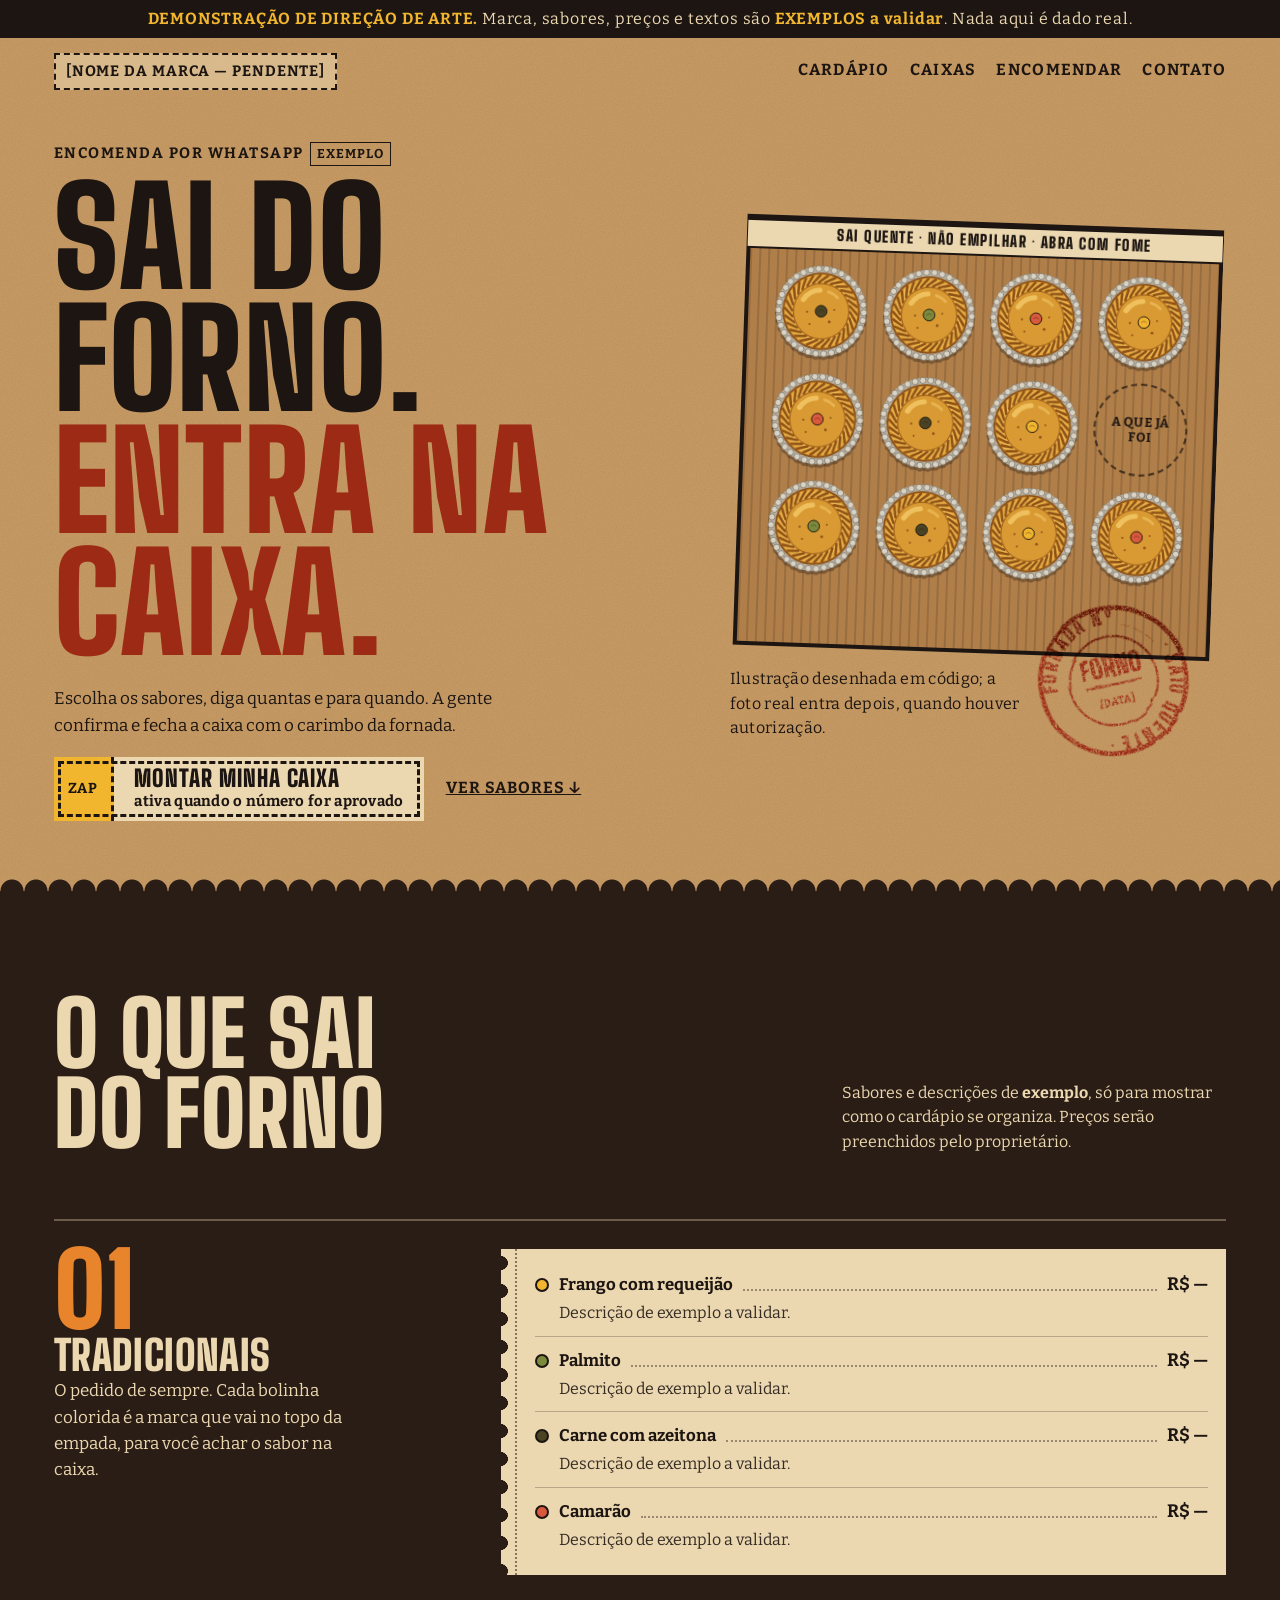
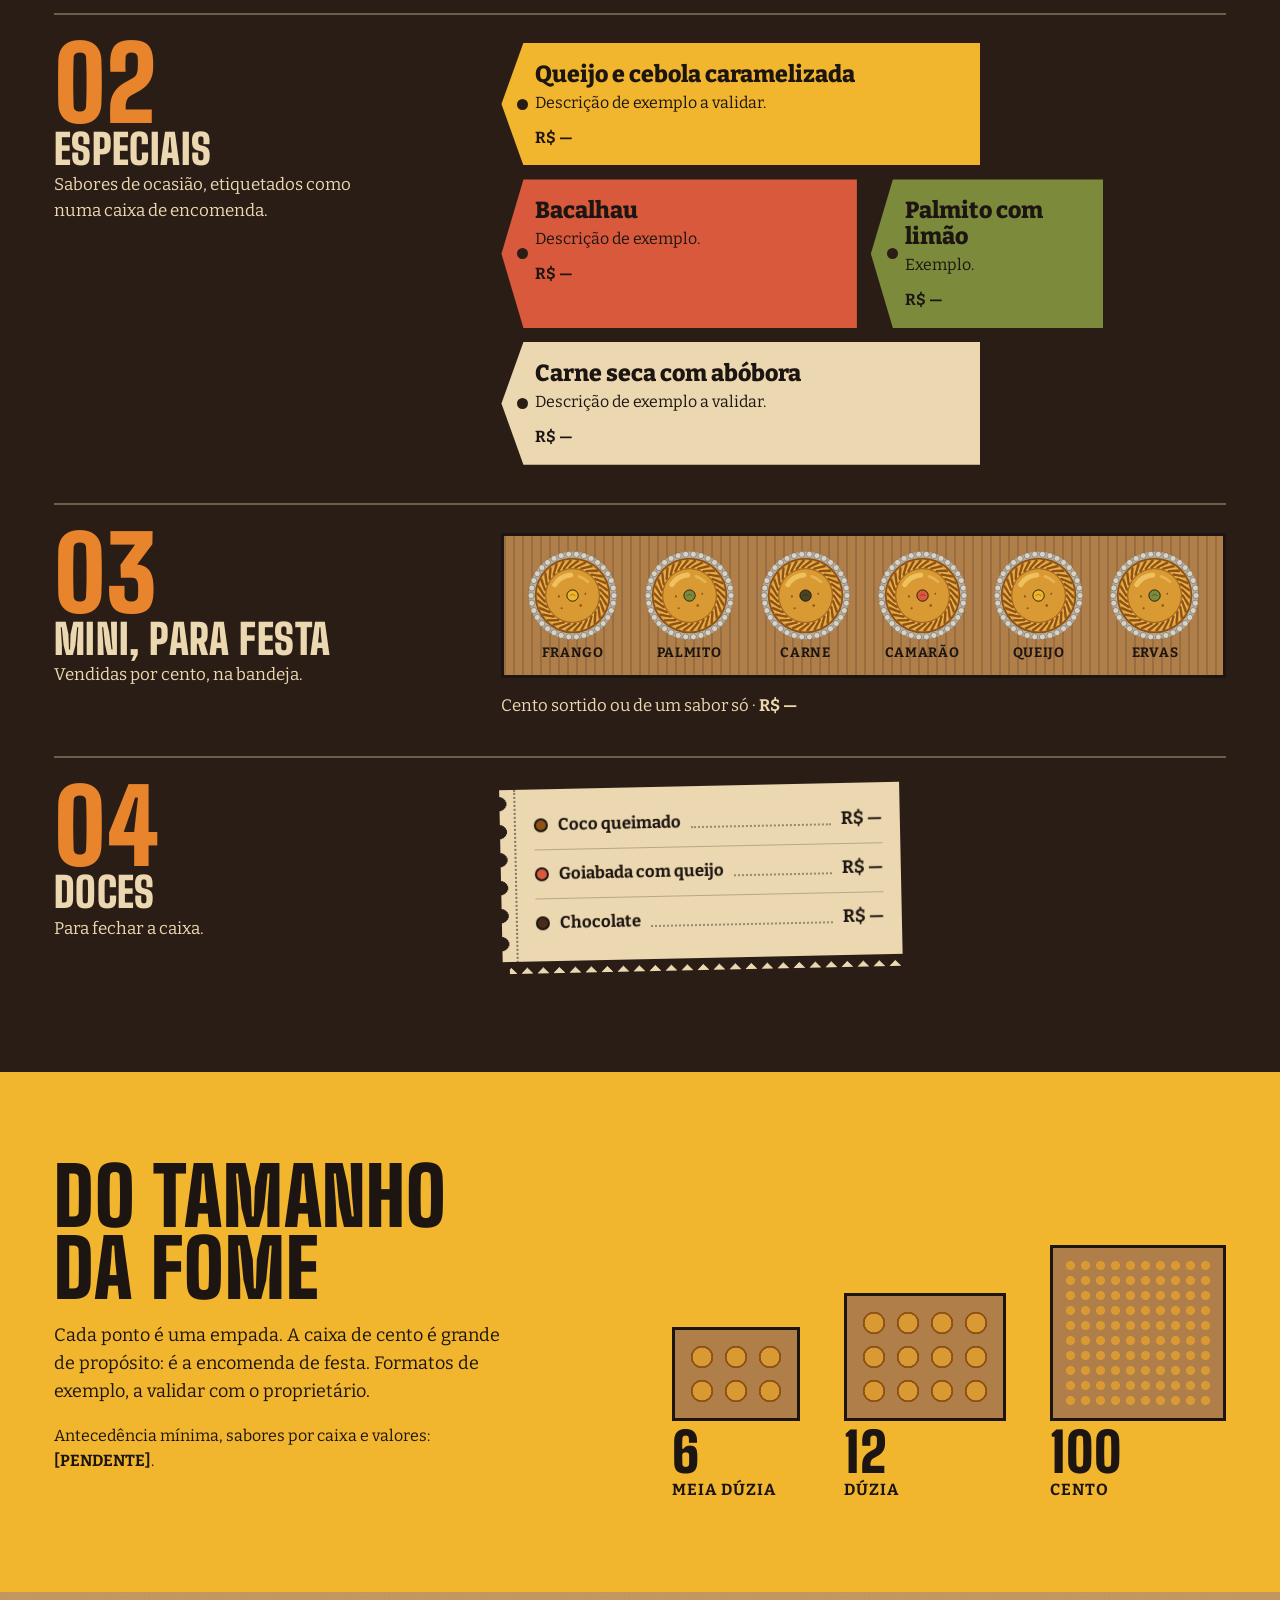
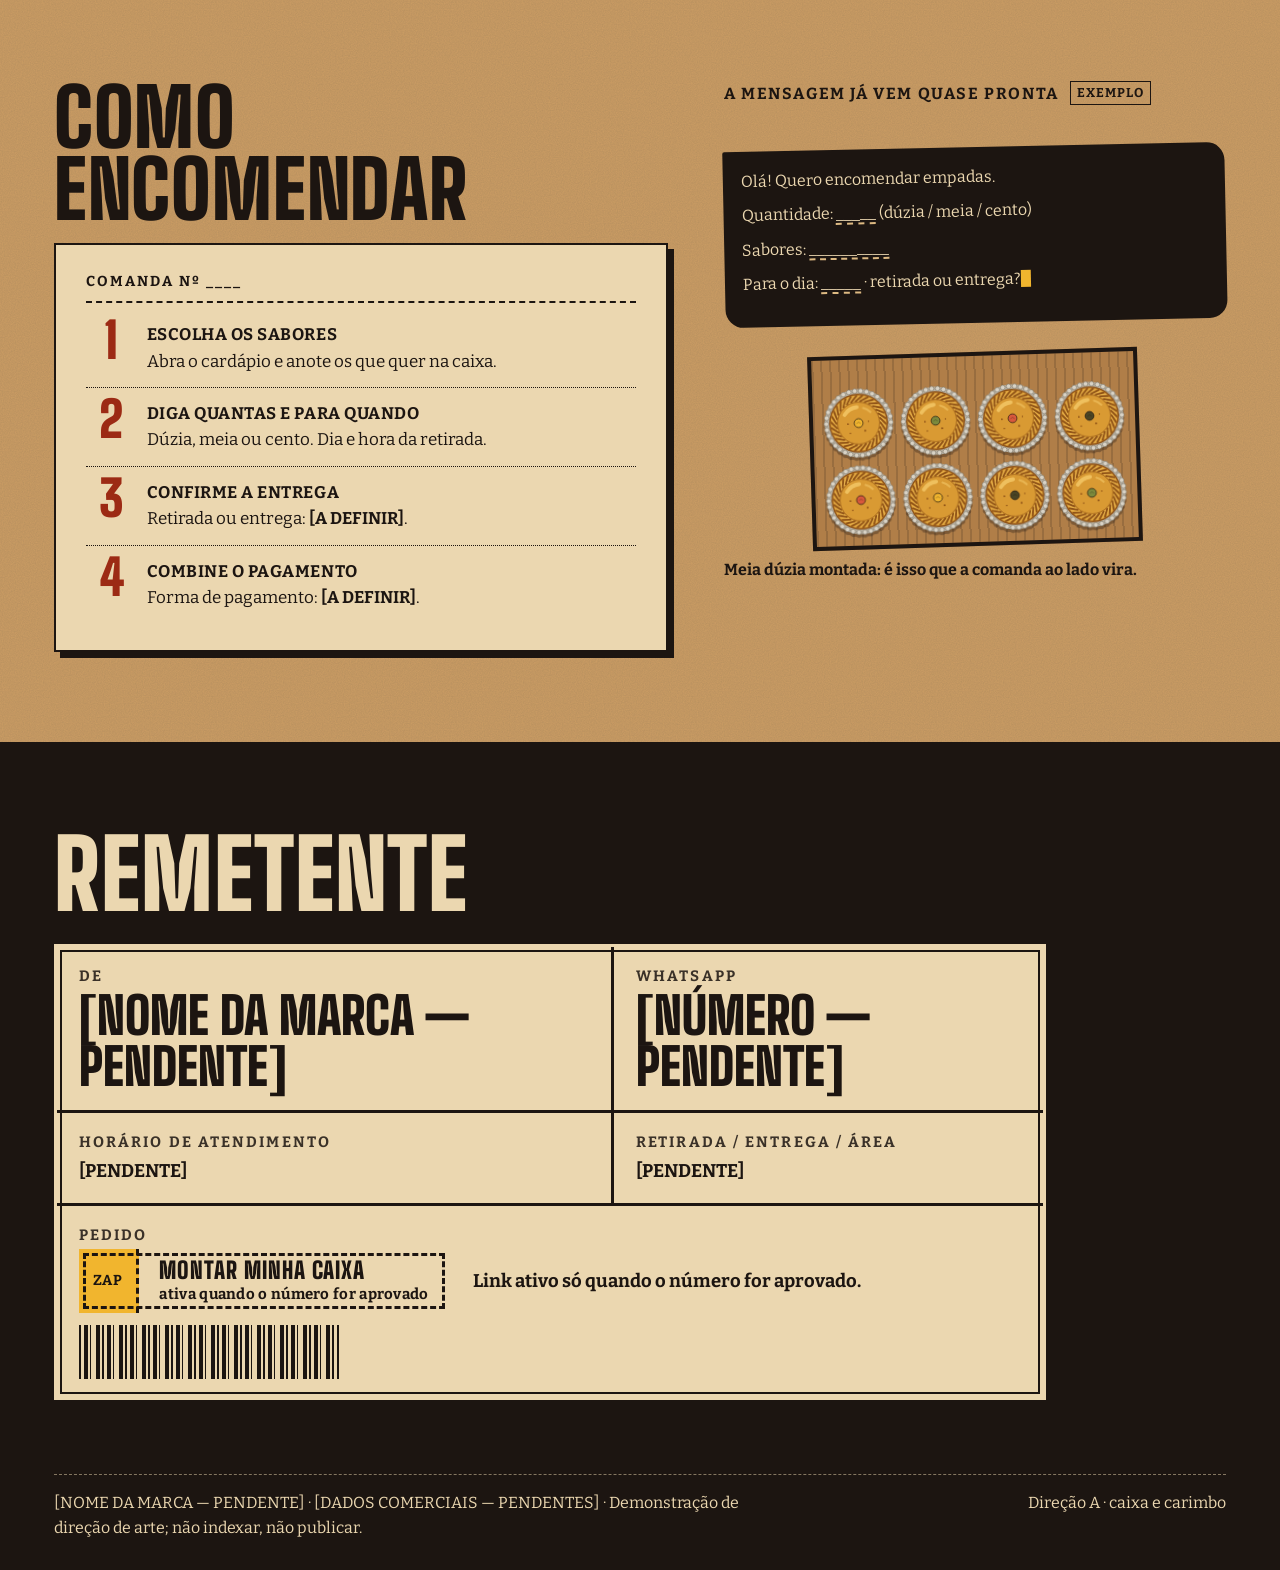
==== commit 7ebe5e14: "fix: direcao A sem stencil Co-Authored-By: Claude Sonnet 5.5 <noreply@anthropic.com>" ====
--- a/direcao-a/index.html
+++ b/direcao-a/index.html
@@ -7,7 +7,7 @@
 <title>Direção A — Caixa e carimbo (demonstração)</title>
 <link rel="preconnect" href="https://fonts.googleapis.com">
 <link rel="preconnect" href="https://fonts.gstatic.com" crossorigin>
-<link href="https://fonts.googleapis.com/css2?family=Big+Shoulders+Stencil+Display:wght@700;900&family=Bitter:wght@400;500;700;800&display=swap" rel="stylesheet">
+<link href="https://fonts.googleapis.com/css2?family=Big+Shoulders+Display:wght@700;900&family=Bitter:wght@400;500;700;800&display=swap" rel="stylesheet">
 <style>
 :root{
   /* tokens: tudo vem de material do produto */
@@ -22,7 +22,7 @@
   --massa:#D99A33; --massa-hi:#F2C766; --massa-dk:#8E5217;
   --foil:#B9B2A4; --foil-hi:#D9D3C6; --foil-dk:#6E675A;
   --palmito:#7C8A3C; --camarao:#D9593C; --queijo:#F1B52E; --azeitona:#4A4424;
-  --f-display:"Big Shoulders Stencil Display","Arial Narrow",Impact,sans-serif;
+  --f-display:"Big Shoulders Display","Arial Narrow",Impact,sans-serif;
   --f-text:"Bitter",Georgia,serif;
   --gut:clamp(16px,4.2vw,64px);
 }
@@ -299,8 +299,8 @@
         <svg viewBox="0 0 200 200" fill="none" stroke="currentColor">
           <defs><path id="arco" d="M100 100 m-74 0 a74 74 0 1 1 148 0 a74 74 0 1 1 -148 0"/></defs>
           <circle cx="100" cy="100" r="95" stroke-width="6"/><circle cx="100" cy="100" r="58" stroke-width="2.5"/>
-          <text font-family="Big Shoulders Stencil Display, Impact, sans-serif" font-weight="900" font-size="24" letter-spacing="2.4" fill="currentColor" stroke="none"><textPath href="#arco" startOffset="0">FORNADA Nº ___ · SAIU QUENTE ·</textPath></text>
-          <text x="100" y="94" text-anchor="middle" font-family="Big Shoulders Stencil Display, Impact, sans-serif" font-weight="900" font-size="34" fill="currentColor" stroke="none">FORNO</text>
+          <text font-family="Big Shoulders Display, Impact, sans-serif" font-weight="900" font-size="24" letter-spacing="2.4" fill="currentColor" stroke="none"><textPath href="#arco" startOffset="0">FORNADA Nº ___ · SAIU QUENTE ·</textPath></text>
+          <text x="100" y="94" text-anchor="middle" font-family="Big Shoulders Display, Impact, sans-serif" font-weight="900" font-size="34" fill="currentColor" stroke="none">FORNO</text>
           <path d="M62 105h76" stroke-width="3"/>
           <text x="100" y="132" text-anchor="middle" font-family="Bitter, Georgia, serif" font-weight="700" font-size="14" fill="currentColor" stroke="none">[DATA]</text>
         </svg>
